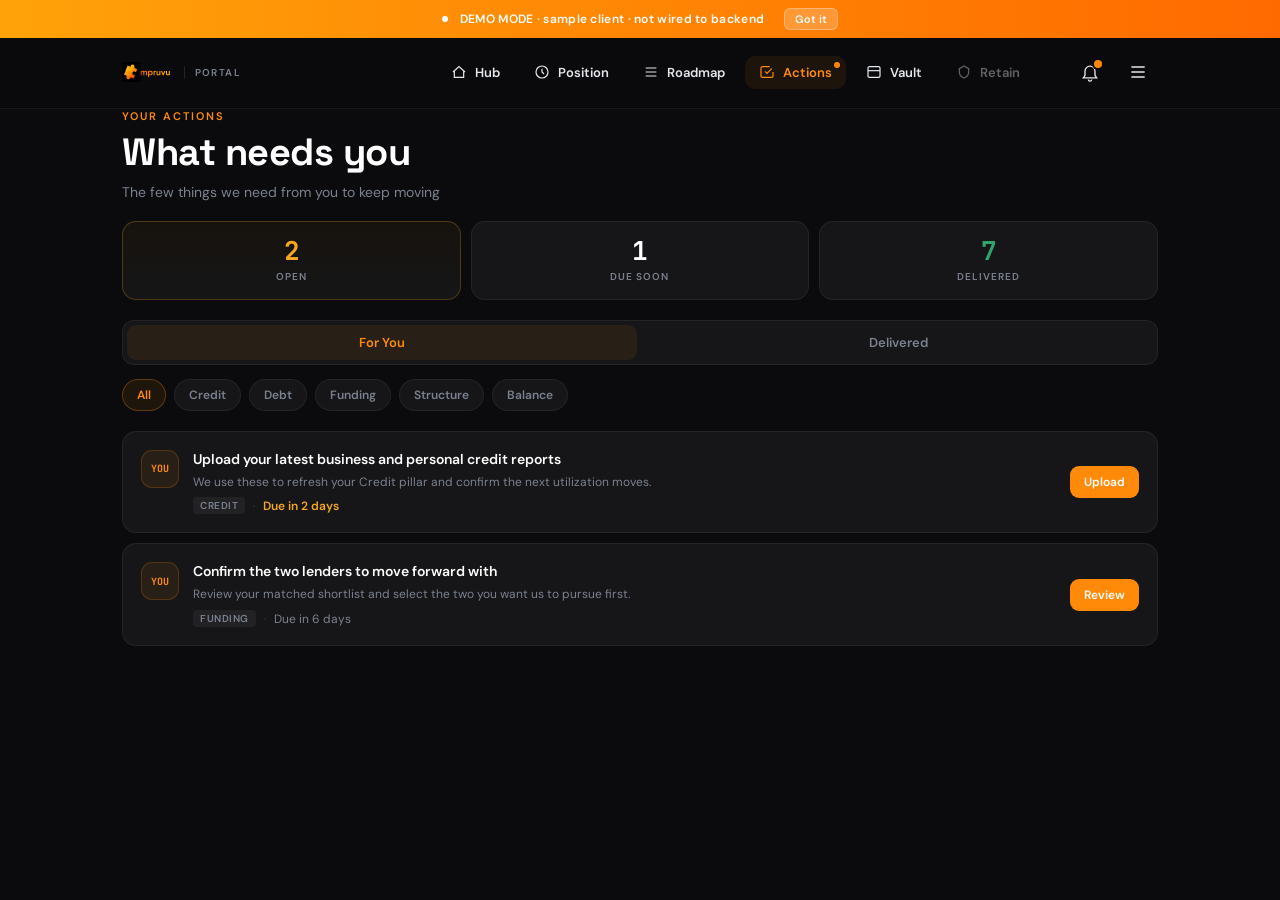
==== actions.html @ b5465af5 "Add files via upload" ====
<!DOCTYPE html>
<html lang="en">
<head>
<meta charset="UTF-8">
<meta name="viewport" content="width=device-width, initial-scale=1.0, viewport-fit=cover">
<meta name="theme-color" content="#0B0B0D">
<title>Actions | Impruvu Portal</title>
<link rel="preconnect" href="https://fonts.googleapis.com">
<link rel="preconnect" href="https://fonts.gstatic.com" crossorigin>
<link href="https://fonts.googleapis.com/css2?family=DM+Sans:wght@400;500;600;700;800&family=JetBrains+Mono:wght@400;500;700&family=Space+Grotesk:wght@500;700&display=swap" rel="stylesheet">
<link rel="stylesheet" href="shared/portal.css">
<style>
.summary-row{display:grid;grid-template-columns:repeat(3,1fr);gap:10px;margin-bottom:20px}
.summary-card{background:var(--surface);border:1px solid var(--hairline);border-radius:14px;padding:16px 14px;text-align:center}
.summary-card.alert{border-color:rgba(245,166,35,.25);background:linear-gradient(180deg,rgba(245,166,35,.05),var(--surface))}
.summary-value{font-family:var(--font-mono);font-size:26px;font-weight:700;color:var(--text-strong);letter-spacing:-1px;line-height:1}
.summary-card.alert .summary-value{color:var(--warn)}
.summary-card.done .summary-value{color:var(--good)}
.summary-label{font-size:10px;font-weight:600;letter-spacing:1px;text-transform:uppercase;color:var(--muted);margin-top:6px}

.action-tabs{display:flex;gap:6px;background:var(--surface);border:1px solid var(--hairline);border-radius:12px;padding:4px;margin-bottom:14px}
.action-tab{flex:1;padding:9px 12px;border-radius:9px;font-size:13px;font-weight:600;color:var(--muted);text-align:center;transition:background .15s,color .15s}
.action-tab.active{background:var(--brand-50);color:var(--brand)}

.filter-chips{display:flex;gap:8px;overflow-x:auto;padding-bottom:4px;margin-bottom:16px;-webkit-overflow-scrolling:touch}
.filter-chip{flex-shrink:0;padding:7px 14px;border-radius:100px;font-size:12px;font-weight:600;color:var(--muted);background:var(--surface);border:1px solid var(--hairline);transition:all .15s;white-space:nowrap}
.filter-chip.active{background:var(--brand-50);border-color:rgba(255,138,10,.3);color:var(--brand)}

.action-list{display:flex;flex-direction:column;gap:10px}
.action-item{background:var(--surface);border:1px solid var(--hairline);border-radius:14px;padding:18px;display:flex;align-items:flex-start;gap:14px;position:relative;overflow:hidden;transition:border-color .15s,transform .1s}
.action-item:hover{border-color:var(--hairline-2)}
.action-item.hidden{display:none}
.action-owner{width:38px;height:38px;border-radius:11px;display:flex;align-items:center;justify-content:center;flex-shrink:0;font-family:var(--font-mono);font-size:10px;font-weight:700}
.action-owner.you{background:var(--brand-50);color:var(--brand);border:1px solid rgba(255,138,10,.2)}
.action-owner.done{background:rgba(48,164,108,.10);color:var(--good);border:1px solid rgba(48,164,108,.2)}
.action-owner.done svg{width:18px;height:18px;stroke-width:2.5}
.action-body{flex:1;min-width:0}
.action-title{font-size:14px;font-weight:600;color:var(--text-strong);line-height:1.35;margin-bottom:5px}
.action-desc{font-size:12px;color:var(--muted);line-height:1.4;margin-bottom:7px}
.action-meta{font-size:12px;color:var(--muted);display:flex;align-items:center;gap:8px;flex-wrap:wrap}
.action-meta .sep{opacity:.4}
.action-meta .due-soon{color:var(--warn);font-weight:600}
.action-pill{font-size:10px;font-weight:600;letter-spacing:.5px;text-transform:uppercase;padding:2px 7px;border-radius:4px;background:rgba(255,255,255,.05);color:var(--muted)}
.action-btn{flex-shrink:0;align-self:center;display:inline-flex;align-items:center;gap:6px;background:var(--brand);color:#fff;font-size:12px;font-weight:600;padding:8px 14px;border-radius:9px;transition:background .15s}
.action-btn:hover{background:var(--brand-deep)}
.action-btn.ghost{background:rgba(255,255,255,.04);color:var(--text);border:1px solid var(--hairline-2)}
.action-completed-at{font-family:var(--font-mono);font-size:11px;color:var(--good);flex-shrink:0;align-self:center}
.empty{text-align:center;padding:48px 24px;color:var(--muted);font-size:14px}
</style>
</head>
<body>

<div id="portal-nav" data-active="actions"></div>

<main class="page">

  <div class="greeting fade d1">
    <div class="greeting-eyebrow">Your Actions</div>
    <h1 class="greeting-h1">What needs you</h1>
    <p class="greeting-sub">The few things we need from you to keep moving</p>
  </div>

  <div class="summary-row fade d2">
    <div class="summary-card alert"><div class="summary-value">2</div><div class="summary-label">Open</div></div>
    <div class="summary-card"><div class="summary-value">1</div><div class="summary-label">Due Soon</div></div>
    <div class="summary-card done"><div class="summary-value">7</div><div class="summary-label">Delivered</div></div>
  </div>

  <div class="action-tabs fade d2">
    <button class="action-tab active" data-tab="you">For You</button>
    <button class="action-tab" data-tab="delivered">Delivered</button>
  </div>

  <div class="filter-chips fade d3">
    <button class="filter-chip active" data-pillar="all">All</button>
    <button class="filter-chip" data-pillar="credit">Credit</button>
    <button class="filter-chip" data-pillar="debt">Debt</button>
    <button class="filter-chip" data-pillar="funding">Funding</button>
    <button class="filter-chip" data-pillar="structure">Structure</button>
    <button class="filter-chip" data-pillar="balance">Balance</button>
  </div>

  <!-- FOR YOU -->
  <div class="action-list" id="list-you">
    <div class="action-item fade d3" data-pillar="credit">
      <div class="action-owner you">YOU</div>
      <div class="action-body">
        <div class="action-title">Upload your latest business and personal credit reports</div>
        <div class="action-desc">We use these to refresh your Credit pillar and confirm the next utilization moves.</div>
        <div class="action-meta"><span class="action-pill">Credit</span><span class="sep">·</span><span class="due-soon">Due in 2 days</span></div>
      </div>
      <a href="#" class="action-btn">Upload</a>
    </div>
    <div class="action-item fade d4" data-pillar="funding">
      <div class="action-owner you">YOU</div>
      <div class="action-body">
        <div class="action-title">Confirm the two lenders to move forward with</div>
        <div class="action-desc">Review your matched shortlist and select the two you want us to pursue first.</div>
        <div class="action-meta"><span class="action-pill">Funding</span><span class="sep">·</span><span>Due in 6 days</span></div>
      </div>
      <a href="#" class="action-btn">Review</a>
    </div>
  </div>

  <!-- DELIVERED -->
  <div class="action-list" id="list-delivered" style="display:none">
    <div class="action-item" data-pillar="debt">
      <div class="action-owner done"><svg viewBox="0 0 24 24" fill="none" stroke="currentColor"><path d="M5 12l5 5L20 7"/></svg></div>
      <div class="action-body"><div class="action-title">Debt restructure plan delivered</div><div class="action-meta"><span class="action-pill">Debt</span></div></div>
      <span class="action-completed-at">Day 52</span>
    </div>
    <div class="action-item" data-pillar="credit">
      <div class="action-owner done"><svg viewBox="0 0 24 24" fill="none" stroke="currentColor"><path d="M5 12l5 5L20 7"/></svg></div>
      <div class="action-body"><div class="action-title">Credit optimization roadmap delivered</div><div class="action-meta"><span class="action-pill">Credit</span></div></div>
      <span class="action-completed-at">Day 44</span>
    </div>
    <div class="action-item" data-pillar="funding">
      <div class="action-owner done"><svg viewBox="0 0 24 24" fill="none" stroke="currentColor"><path d="M5 12l5 5L20 7"/></svg></div>
      <div class="action-body"><div class="action-title">Lender shortlist matched to your profile</div><div class="action-meta"><span class="action-pill">Funding</span></div></div>
      <span class="action-completed-at">Day 40</span>
    </div>
    <div class="action-item" data-pillar="balance">
      <div class="action-owner done"><svg viewBox="0 0 24 24" fill="none" stroke="currentColor"><path d="M5 12l5 5L20 7"/></svg></div>
      <div class="action-body"><div class="action-title">Cash flow and balance analysis delivered</div><div class="action-meta"><span class="action-pill">Balance</span></div></div>
      <span class="action-completed-at">Day 30</span>
    </div>
    <div class="action-item" data-pillar="structure">
      <div class="action-owner done"><svg viewBox="0 0 24 24" fill="none" stroke="currentColor"><path d="M5 12l5 5L20 7"/></svg></div>
      <div class="action-body"><div class="action-title">Structure review and entity recommendations</div><div class="action-meta"><span class="action-pill">Structure</span></div></div>
      <span class="action-completed-at">Day 28</span>
    </div>
    <div class="action-item" data-pillar="credit">
      <div class="action-owner done"><svg viewBox="0 0 24 24" fill="none" stroke="currentColor"><path d="M5 12l5 5L20 7"/></svg></div>
      <div class="action-body"><div class="action-title">Capital Position Report delivered</div><div class="action-meta"><span class="action-pill">All pillars</span></div></div>
      <span class="action-completed-at">Day 18</span>
    </div>
    <div class="action-item" data-pillar="all">
      <div class="action-owner done"><svg viewBox="0 0 24 24" fill="none" stroke="currentColor"><path d="M5 12l5 5L20 7"/></svg></div>
      <div class="action-body"><div class="action-title">Opening strategy session held</div><div class="action-meta"><span class="action-pill">Kickoff</span></div></div>
      <span class="action-completed-at">Day 6</span>
    </div>
  </div>

</main>

<script src="shared/portal-nav.js"></script>
<script src="shared/portal-demo.js"></script>
<script>
(function(){
  const tabs=document.querySelectorAll('.action-tab');
  const chips=document.querySelectorAll('.filter-chip');
  const listYou=document.getElementById('list-you');
  const listDel=document.getElementById('list-delivered');
  let tab='you',pillar='all';
  function apply(){
    listYou.style.display = tab==='you'?'flex':'none';
    listDel.style.display = tab==='delivered'?'flex':'none';
    const active = tab==='you'?listYou:listDel;
    active.querySelectorAll('.action-item').forEach(it=>{
      const p=it.dataset.pillar;
      it.classList.toggle('hidden', !(pillar==='all'||p===pillar||p==='all'));
    });
  }
  tabs.forEach(t=>t.addEventListener('click',()=>{tabs.forEach(x=>x.classList.remove('active'));t.classList.add('active');tab=t.dataset.tab;apply();}));
  chips.forEach(c=>c.addEventListener('click',()=>{chips.forEach(x=>x.classList.remove('active'));c.classList.add('active');pillar=c.dataset.pillar;apply();}));
  apply();
})();
</script>
</body>
</html>
---- shared/portal.css ----
/* ──────────────────────────────────────────────────────────────
   IMPRUVU CAPITAL ADVISORY - CLIENT PORTAL
   Shared stylesheet: tokens, nav, common components.
   Loaded by every portal screen. Dark theme, orange brand.
   No build step. No dependencies. No em dashes anywhere.
   ────────────────────────────────────────────────────────────── */

:root{
  /* Brand - Impruvu orange gradient (sampled from logo) */
  --brand:#FF8A0A;
  --brand-gold:#FFC40E;
  --brand-orange:#FFA209;
  --brand-deep:#FF6A00;
  --brand-50:rgba(255,138,10,.08);
  --brand-glow:rgba(255,138,10,.14);

  /* Neutrals - dark theme */
  --black:#0B0B0D;
  --dark:#141416;
  --surface:#161618;
  --surface-2:#1E1E21;
  --hairline:rgba(255,255,255,.06);
  --hairline-2:rgba(255,255,255,.10);
  --muted:#7B8190;
  --text:#E4E7EC;
  --text-strong:#FFFFFF;

  /* Pillars (locked order: Credit, Debt, Funding, Structure, Balance) */
  --pillar-credit:#FF8A0A;
  --pillar-debt:#E5484D;
  --pillar-funding:#30A46C;
  --pillar-structure:#8E7BEF;
  --pillar-balance:#0EA5E9;

  /* Status */
  --severe:#E5484D;
  --good:#30A46C;
  --warn:#F5A623;

  /* Fonts */
  --font-display:'Space Grotesk',sans-serif;
  --font-body:'DM Sans',sans-serif;
  --font-mono:'JetBrains Mono',monospace;

  /* Layout */
  --nav-h-desktop:72px;
  --tabbar-h:64px;
  --max-content:1100px;
  --safe-bottom:env(safe-area-inset-bottom,0px);
}

*,*::before,*::after{box-sizing:border-box;margin:0;padding:0}
html{font-size:16px;-webkit-text-size-adjust:100%}
body{
  font-family:var(--font-body);
  background:var(--black);
  color:var(--text);
  -webkit-font-smoothing:antialiased;
  -moz-osx-font-smoothing:grayscale;
  min-height:100vh;
  overflow-x:hidden;
  padding-bottom:calc(var(--tabbar-h) + var(--safe-bottom));
}
a{text-decoration:none;color:inherit}
button{font:inherit;color:inherit;background:none;border:none;cursor:pointer}

/* ──────────────────────────────────────────────────────────────
   TOP BAR
   ────────────────────────────────────────────────────────────── */
.topbar{
  position:sticky;top:0;left:0;right:0;z-index:50;
  background:rgba(11,11,13,.85);
  backdrop-filter:saturate(180%) blur(20px);
  -webkit-backdrop-filter:saturate(180%) blur(20px);
  border-bottom:1px solid var(--hairline);
}
.topbar-inner{
  max-width:var(--max-content);margin:0 auto;
  height:64px;padding:0 20px;
  display:flex;align-items:center;justify-content:space-between;gap:16px;
}
.brand-mark{display:flex;align-items:center;gap:10px;font-family:var(--font-display);font-weight:700;font-size:21px;letter-spacing:-.5px}
.brand-mark .logo-img{height:26px;width:auto;display:block}
.brand-mark .pill{font-family:var(--font-body);font-size:10px;letter-spacing:1.4px;text-transform:uppercase;color:var(--muted);font-weight:600;border-left:1px solid var(--hairline-2);padding-left:10px;margin-left:2px}

.topbar-desktop-nav{display:none}
.topbar-utility{display:flex;align-items:center;gap:8px}
.icon-btn{
  width:40px;height:40px;border-radius:10px;
  display:inline-flex;align-items:center;justify-content:center;
  color:var(--text);transition:background .15s,color .15s;
  position:relative;
}
.icon-btn:hover{background:var(--surface)}
.icon-btn .badge{
  position:absolute;top:8px;right:8px;
  width:8px;height:8px;border-radius:50%;
  background:var(--brand);
  box-shadow:0 0 0 2px var(--black);
}
.icon-btn svg{width:20px;height:20px;stroke-width:1.6}

/* ──────────────────────────────────────────────────────────────
   PAGE & GREETING
   ────────────────────────────────────────────────────────────── */
.page{
  max-width:var(--max-content);
  margin:0 auto;
  padding:24px 20px 32px;
}
.greeting{margin-bottom:20px}
.greeting-eyebrow{
  font-size:11px;font-weight:600;
  letter-spacing:2px;text-transform:uppercase;
  color:var(--brand);
  margin-bottom:8px;
}
.greeting-h1{
  font-family:var(--font-display);
  font-size:clamp(26px,5vw,34px);
  font-weight:700;
  color:var(--text-strong);
  line-height:1.15;
  letter-spacing:-.5px;
}
.greeting-sub{
  margin-top:8px;
  font-size:14px;color:var(--muted);
}

/* Section heads */
.section-head{
  display:flex;align-items:center;justify-content:space-between;
  margin:32px 0 14px;padding:0 4px;
}
.section-title{
  font-family:var(--font-display);
  font-size:18px;font-weight:700;
  color:var(--text-strong);
  letter-spacing:-.2px;
}
.section-link{
  font-size:13px;font-weight:600;
  color:var(--brand);
  display:inline-flex;align-items:center;gap:4px;
}
.section-link svg{width:14px;height:14px;stroke-width:2}

/* Generic card */
.card{
  background:var(--surface);
  border:1px solid var(--hairline);
  border-radius:20px;
  padding:24px;
}

/* Tier / status pills */
.tier-badge{
  display:inline-flex;align-items:center;gap:6px;
  background:var(--brand-50);
  border:1px solid rgba(255,138,10,.30);
  color:var(--brand);
  font-size:11px;font-weight:700;
  letter-spacing:1.2px;text-transform:uppercase;
  padding:5px 10px;border-radius:100px;
}
.tier-badge .dot{width:6px;height:6px;border-radius:50%;background:var(--brand)}
.tier-badge.good{background:rgba(48,164,108,.12);border-color:rgba(48,164,108,.30);color:var(--good)}
.tier-badge.good .dot{background:var(--good)}
.tier-badge.warn{background:rgba(245,166,35,.12);border-color:rgba(245,166,35,.30);color:var(--warn)}
.tier-badge.warn .dot{background:var(--warn)}
.tier-badge.severe{background:rgba(229,72,77,.12);border-color:rgba(229,72,77,.30);color:var(--severe)}
.tier-badge.severe .dot{background:var(--severe)}

/* ──────────────────────────────────────────────────────────────
   BOTTOM TAB BAR
   ────────────────────────────────────────────────────────────── */
.tabbar{
  position:fixed;left:0;right:0;bottom:0;z-index:60;
  background:rgba(11,11,13,.92);
  backdrop-filter:saturate(180%) blur(24px);
  -webkit-backdrop-filter:saturate(180%) blur(24px);
  border-top:1px solid var(--hairline);
  padding-bottom:var(--safe-bottom);
}
.tabbar-inner{
  max-width:var(--max-content);margin:0 auto;
  height:var(--tabbar-h);
  display:grid;grid-template-columns:repeat(5,1fr);
}
.tab{
  display:flex;flex-direction:column;align-items:center;justify-content:center;
  gap:3px;color:var(--muted);
  transition:color .15s;
  position:relative;
  -webkit-tap-highlight-color:transparent;
}
.tab svg{width:22px;height:22px;stroke-width:1.8}
.tab span{font-size:10px;font-weight:600;letter-spacing:.3px}
.tab:hover{color:var(--text)}
.tab.active{color:var(--brand)}
.tab.active::before{
  content:'';position:absolute;top:0;left:50%;
  transform:translateX(-50%);
  width:28px;height:3px;border-radius:0 0 3px 3px;
  background:var(--brand);
}
.tab .alert-dot{
  position:absolute;top:8px;right:calc(50% - 18px);
  width:6px;height:6px;border-radius:50%;
  background:var(--brand);
  box-shadow:0 0 0 2px rgba(11,11,13,.92);
}

/* ──────────────────────────────────────────────────────────────
   DESKTOP UPGRADES
   ────────────────────────────────────────────────────────────── */
@media (min-width:768px){
  body{padding-bottom:0}
  .topbar-inner{height:var(--nav-h-desktop);padding:0 32px}
  .topbar-desktop-nav{
    display:flex;align-items:center;gap:6px;
    margin-left:auto;margin-right:20px;
  }
  .topbar-desktop-nav .nav-link{
    padding:8px 14px;border-radius:10px;
    font-size:13px;font-weight:600;color:var(--text);
    transition:background .15s,color .15s;
    display:inline-flex;align-items:center;gap:8px;
    position:relative;
  }
  .topbar-desktop-nav .nav-link:hover{background:var(--surface)}
  .topbar-desktop-nav .nav-link.active{
    background:var(--brand-50);color:var(--brand);
  }
  .topbar-desktop-nav .nav-link.locked{opacity:.4;cursor:not-allowed}
  .topbar-desktop-nav .nav-link svg{width:16px;height:16px;stroke-width:1.8}
  .topbar-desktop-nav .nav-link .alert-dot{
    position:absolute;top:6px;right:6px;
    width:6px;height:6px;border-radius:50%;background:var(--brand);
  }

  .page{padding:36px 32px 64px}
  .greeting-h1{font-size:38px}

  .tabbar{display:none}
}

/* ──────────────────────────────────────────────────────────────
   ENTRANCE ANIM
   ────────────────────────────────────────────────────────────── */
@keyframes fadeUp{from{opacity:0;transform:translateY(12px)}to{opacity:1;transform:translateY(0)}}
.fade{opacity:0;animation:fadeUp .5s ease forwards}
.fade.d1{animation-delay:.05s}
.fade.d2{animation-delay:.12s}
.fade.d3{animation-delay:.20s}
.fade.d4{animation-delay:.28s}
.fade.d5{animation-delay:.36s}
.fade.d6{animation-delay:.44s}

@media (prefers-reduced-motion:reduce){.fade{animation:none;opacity:1}}
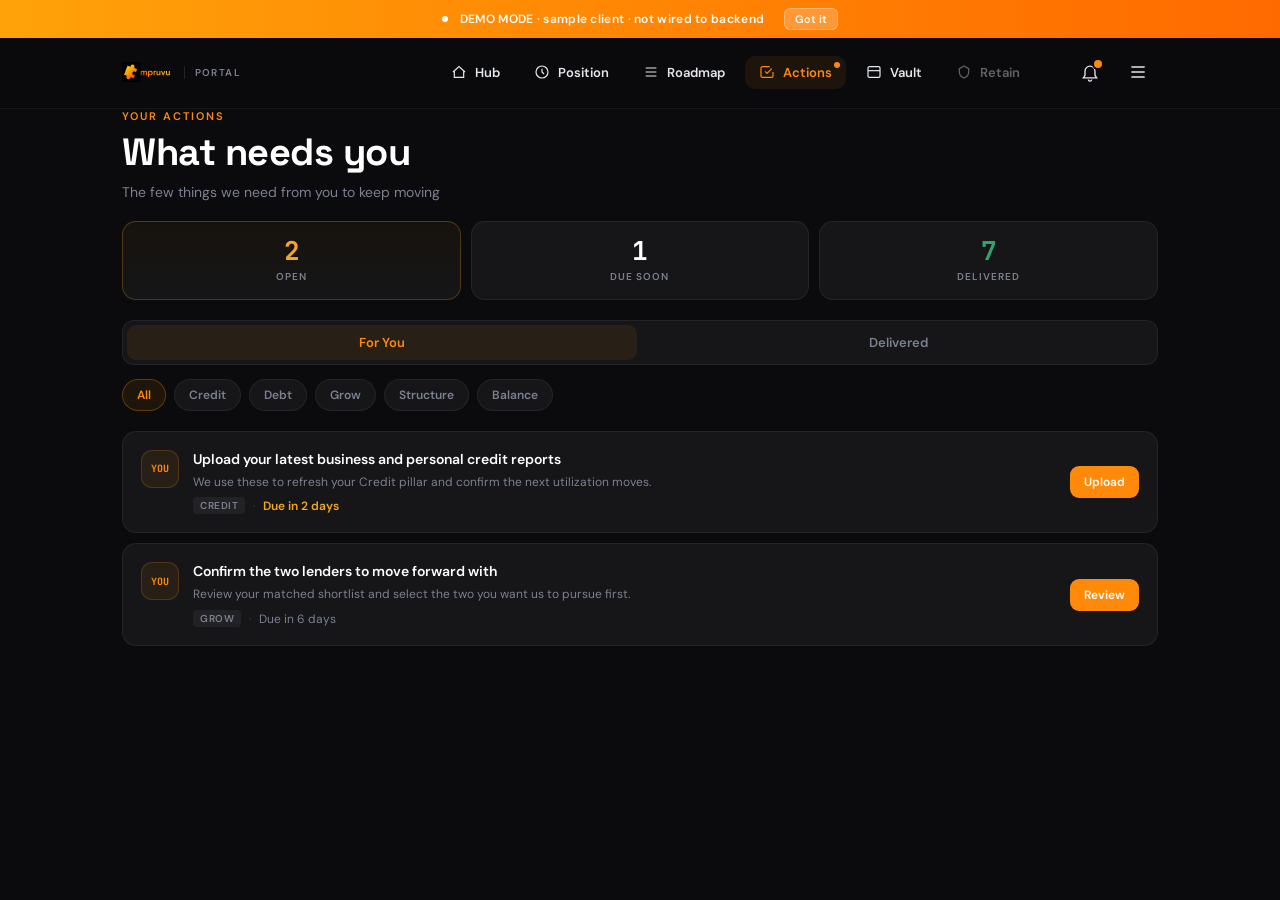
==== commit a7313aa0: "Add files via upload" ====
--- a/actions.html
+++ b/actions.html
@@ -75,7 +75,7 @@
     <button class="filter-chip active" data-pillar="all">All</button>
     <button class="filter-chip" data-pillar="credit">Credit</button>
     <button class="filter-chip" data-pillar="debt">Debt</button>
-    <button class="filter-chip" data-pillar="funding">Funding</button>
+    <button class="filter-chip" data-pillar="grow">Grow</button>
     <button class="filter-chip" data-pillar="structure">Structure</button>
     <button class="filter-chip" data-pillar="balance">Balance</button>
   </div>
@@ -91,12 +91,12 @@
       </div>
       <a href="#" class="action-btn">Upload</a>
     </div>
-    <div class="action-item fade d4" data-pillar="funding">
+    <div class="action-item fade d4" data-pillar="grow">
       <div class="action-owner you">YOU</div>
       <div class="action-body">
         <div class="action-title">Confirm the two lenders to move forward with</div>
         <div class="action-desc">Review your matched shortlist and select the two you want us to pursue first.</div>
-        <div class="action-meta"><span class="action-pill">Funding</span><span class="sep">·</span><span>Due in 6 days</span></div>
+        <div class="action-meta"><span class="action-pill">Grow</span><span class="sep">·</span><span>Due in 6 days</span></div>
       </div>
       <a href="#" class="action-btn">Review</a>
     </div>
@@ -114,9 +114,9 @@
       <div class="action-body"><div class="action-title">Credit optimization roadmap delivered</div><div class="action-meta"><span class="action-pill">Credit</span></div></div>
       <span class="action-completed-at">Day 44</span>
     </div>
-    <div class="action-item" data-pillar="funding">
+    <div class="action-item" data-pillar="grow">
       <div class="action-owner done"><svg viewBox="0 0 24 24" fill="none" stroke="currentColor"><path d="M5 12l5 5L20 7"/></svg></div>
-      <div class="action-body"><div class="action-title">Lender shortlist matched to your profile</div><div class="action-meta"><span class="action-pill">Funding</span></div></div>
+      <div class="action-body"><div class="action-title">Lender shortlist matched to your profile</div><div class="action-meta"><span class="action-pill">Grow</span></div></div>
       <span class="action-completed-at">Day 40</span>
     </div>
     <div class="action-item" data-pillar="balance">
--- a/shared/portal.css
+++ b/shared/portal.css
@@ -28,7 +28,7 @@
   /* Pillars (locked order: Credit, Debt, Funding, Structure, Balance) */
   --pillar-credit:#FF8A0A;
   --pillar-debt:#E5484D;
-  --pillar-funding:#30A46C;
+  --pillar-funding:#30A46C; --pillar-grow:#30A46C;
   --pillar-structure:#8E7BEF;
   --pillar-balance:#0EA5E9;
 
